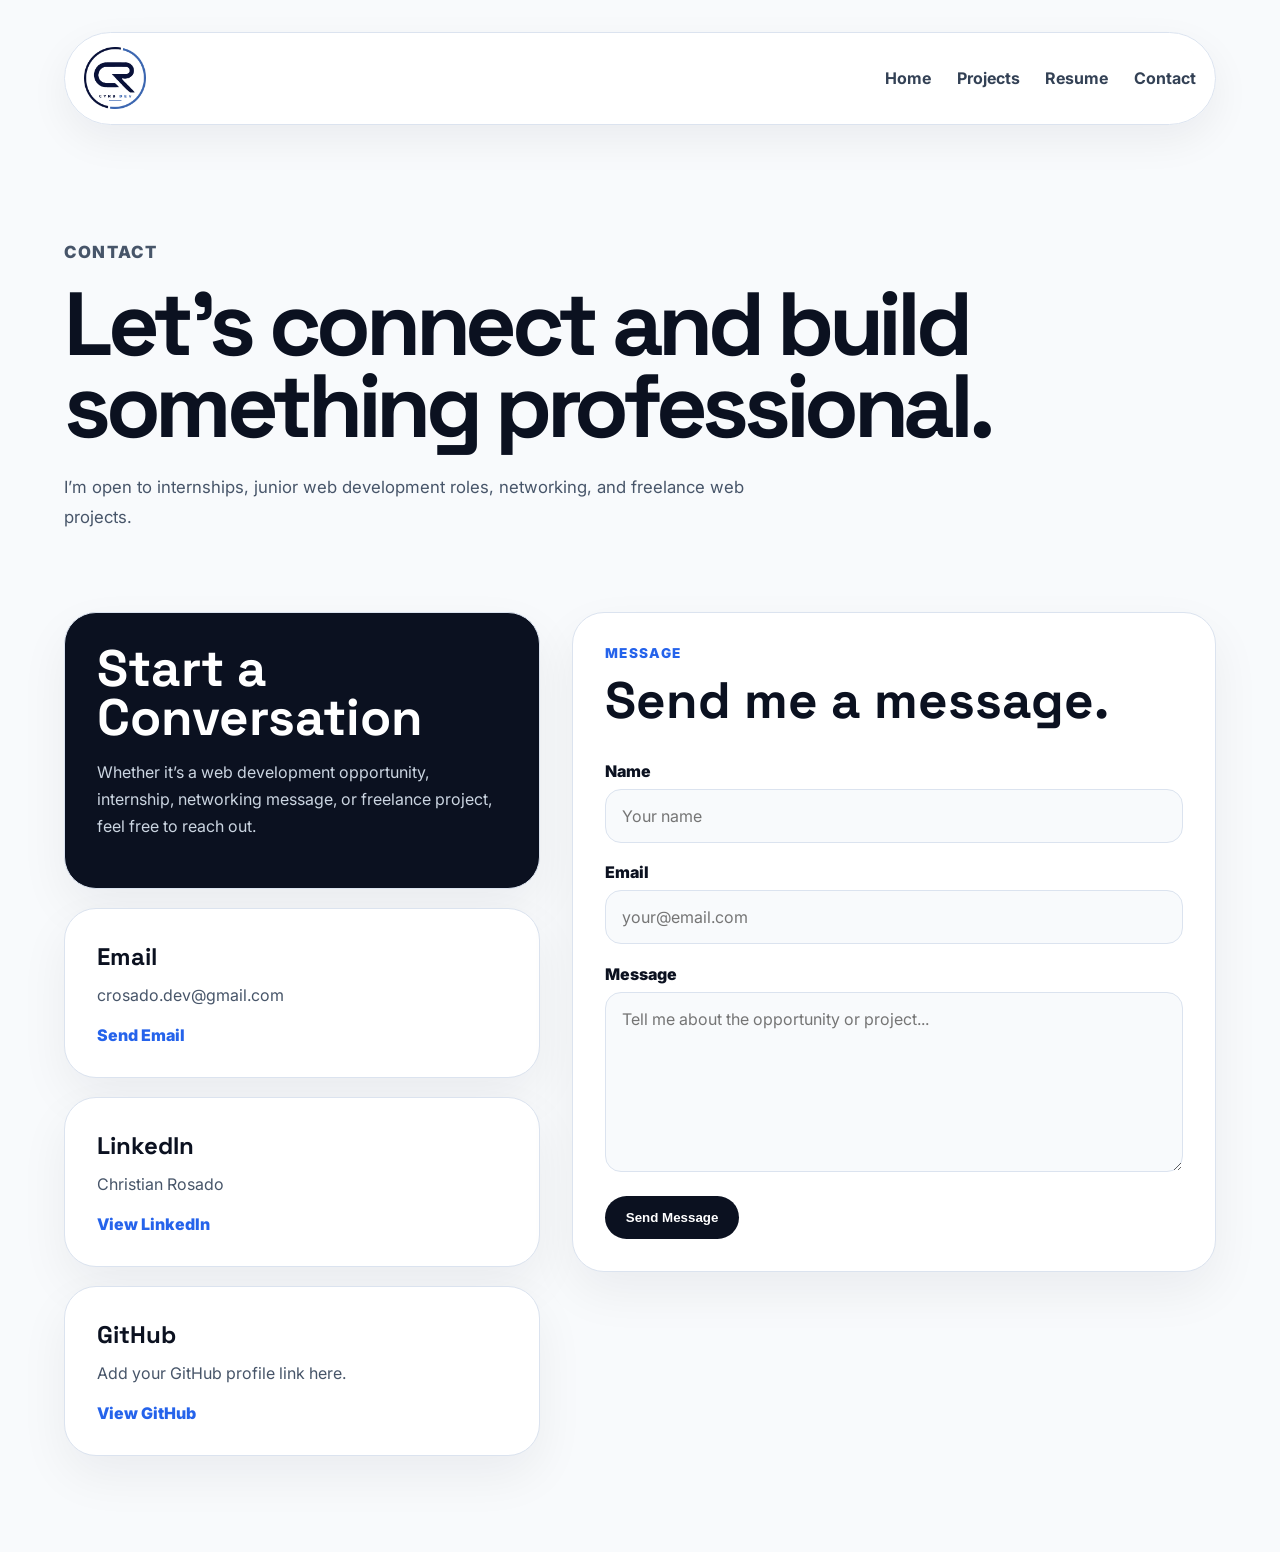
==== contact.html @ ddb16501 "Code Finished_2026" ====
<html lang="en">
    <head>
        <meta charset="UTF-8">
        <meta name="viewport" content="width=device-width, initial-scale=1.0">
        <title>Christian Rosado | Portfolio</title>
        <link rel="stylesheet" href="style.css">
    <!--FONTS LINKS / Space Grotesk-->
        <link rel="preconnect" href="https://fonts.googleapis.com">
        <link rel="preconnect" href="https://fonts.gstatic.com" crossorigin>
        <link href="https://fonts.googleapis.com/css2?family=Space+Grotesk:wght@300..700&display=swap" rel="stylesheet">
    <!--FONTS LINKS / Inter-->
        <link rel="preconnect" href="https://fonts.googleapis.com">
        <link rel="preconnect" href="https://fonts.gstatic.com" crossorigin>
        <link href="https://fonts.googleapis.com/css2?family=Inter:ital,opsz,wght@0,14..32,100..900;1,14..32,100..900&family=Space+Grotesk:wght@300..700&display=swap" rel="stylesheet">
    </head>
    <body>
        <header class="siteHeader">
            <a href="index.html" class="logo">
                <img src="img/White_Version_CR.webp" alt="Christian Rosado Logo">
            </a>
    
            <nav>
                <ul>
                    <li><a href="index.html">Home</a></li>
                    <li><a href="projects.html">Projects</a></li>
                    <li><a href="resume.html">Resume</a></li>
                    <li><a href="contact.html">Contact</a></li>
                </ul>
            </nav>
        </header>
    
        <main>
            <section class="pageHero">
                <p class="eyebrow">Contact</p>
        
                <h1>Let’s connect and build something professional.</h1>
        
                <p>
                    I’m open to internships, junior web development roles, networking,
                    and freelance web projects.
                </p>
            </section>
        
            <section class="contactLayout">
                <div class="contactInfo">
                    <div class="contactCard darkContactCard">
                        <h2>Start a Conversation</h2>
                        <p>
                            Whether it’s a web development opportunity, internship,
                            networking message, or freelance project, feel free to reach out.
                        </p>
                    </div>
        
                    <div class="contactCard">
                        <h3>Email</h3>
                        <p>crosado.dev@gmail.com</p>
                        <a href="mailto:crosado.dev@gmail.com">Send Email</a>
                    </div>
        
                    <div class="contactCard">
                        <h3>LinkedIn</h3>
                        <p>Christian Rosado</p>
                        <a href="https://www.linkedin.com/in/christian-rosado-dev" target="_blank">View LinkedIn</a>
                    </div>
        
                    <div class="contactCard">
                        <h3>GitHub</h3>
                        <p>Add your GitHub profile link here.</p>
                        <a href="#" target="_blank">View GitHub</a>
                    </div>
                </div>
        
                <form 
                class="contactForm"
                action="https://api.web3forms.com/submit"
                method="POST"
            >
            
                <!-- WEB3FORMS KEY -->
                <input 
                    type="hidden" 
                    name="access_key" 
                    value="22d9ca87-d30a-48a5-979c-f3b29da17ead"
                >
            
                <p class="eyebrow">Message</p>
                <h2>Send me a message.</h2>
            
                <label for="name">Name</label>
                <input 
                    type="text" 
                    id="name" 
                    name="name" 
                    placeholder="Your name"
                    required
                >
            
                <label for="email">Email</label>
                <input 
                    type="email" 
                    id="email" 
                    name="email" 
                    placeholder="your@email.com"
                    required
                >
            
                <label for="message">Message</label>
                <textarea 
                    id="message" 
                    name="message" 
                    placeholder="Tell me about the opportunity or project..."
                    required
                ></textarea>
            
                <button type="submit" class="btn primaryBtn">
                    Send Message
                </button>
            
            </form>
            </section>
        </main>
    </body>
</html>
---- style.css ----
/* ================================
   01. RESET & BASE
================================ */

*,
*::before,
*::after {
    margin: 0;
    padding: 0;
    box-sizing: border-box;
}

:root {
    --bg: #f8fafc;
    --dark: #0b1120;
    --text: #0b1120;
    --muted: #475569;
    --soft-muted: #64748b;
    --border: #dbe3ef;
    --line: #e2e8f0;
    --blue: #2563eb;
    --blue-soft: #93c5fd;
    --white: #ffffff;
    --card-shadow: 0 20px 50px rgba(15, 23, 42, 0.06);
    --hover-shadow: 0 25px 70px rgba(15, 23, 42, 0.13);
    --radius-lg: 2rem;
    --radius-md: 1.5rem;
    --radius-sm: 1rem;
    --transition: 0.25s ease;
}

html {
    scroll-behavior: smooth;
}

body {
    font-family: 'Inter', sans-serif;
    background: var(--bg);
    color: var(--text);
}

h1,
h2,
h3 {
    font-family: 'Space Grotesk', sans-serif;
}

a {
    text-decoration: none;
}

img {
    max-width: 100%;
    display: block;
}

/* ================================
   02. HEADER / NAV
================================ */

.siteHeader {
    width: min(1180px, 90%);
    margin: 2rem auto;
    padding: 0.9rem 1.2rem;
    background: rgba(255, 255, 255, 0.88);
    border: 1px solid var(--border);
    border-radius: 999px;
    display: flex;
    align-items: center;
    justify-content: space-between;
    box-shadow: 0 15px 40px rgba(15, 23, 42, 0.06);
    position: sticky;
    top: 1rem;
    z-index: 10;
    backdrop-filter: blur(16px);
    transition: box-shadow var(--transition), transform var(--transition), background var(--transition);
}

.siteHeader.scrolled {
    background: rgba(255, 255, 255, 0.96);
    box-shadow: 0 20px 55px rgba(15, 23, 42, 0.12);
}

.logo img {
    width: 62px;
    transition: transform var(--transition);
}

.logo:hover img {
    transform: rotate(-4deg) scale(1.04);
}

nav ul {
    display: flex;
    list-style: none;
    gap: 1.6rem;
}

nav a {
    color: #334155;
    font-weight: 700;
    position: relative;
    transition: color var(--transition);
}

nav a::after {
    content: "";
    width: 0;
    height: 2px;
    background: var(--blue);
    position: absolute;
    left: 0;
    bottom: -6px;
    border-radius: 999px;
    transition: width var(--transition);
}

nav a:hover {
    color: var(--blue);
}

nav a:hover::after {
    width: 100%;
}

/* ================================
   03. BUTTONS
================================ */

.btn {
    display: inline-block;
    padding: 0.9rem 1.3rem;
    border-radius: 999px;
    font-weight: 850;
    transition:
        transform var(--transition),
        background var(--transition),
        color var(--transition),
        border-color var(--transition),
        box-shadow var(--transition);
}

.btn:hover {
    transform: translateY(-3px);
}

.primaryBtn {
    background: var(--dark);
    color: var(--white);
}

.primaryBtn:hover {
    box-shadow: 0 15px 35px rgba(11, 17, 32, 0.22);
}

.secondaryBtn {
    background: var(--white);
    color: var(--dark);
    border: 1px solid var(--border);
}

.secondaryBtn:hover {
    border-color: var(--blue);
    color: var(--blue);
}

/* ================================
   04. HERO
================================ */

.hero {
    width: min(1180px, 90%);
    margin: 0 auto;
    padding: 5rem 0 4rem;
}

.eyebrow {
    text-transform: uppercase;
    letter-spacing: 0.1em;
    color: var(--blue);
    font-size: 0.85rem;
    font-weight: 850;
    margin-bottom: 1rem;
}

.hero h1 {
    font-size: clamp(3.8rem, 8vw, 7.8rem);
    line-height: 0.92;
    letter-spacing: -0.06em;
    max-width: 1100px;
}

.heroBottom {
    margin-top: 2rem;
    display: flex;
    justify-content: space-between;
    gap: 3rem;
    align-items: flex-end;
}

.heroBottom p {
    max-width: 620px;
    color: var(--muted);
    line-height: 1.8;
    font-size: 1.05rem;
}

.heroButtons {
    display: flex;
    gap: 1rem;
    flex-wrap: wrap;
    padding-top: 1rem;
}

/* ================================
   05. FEATURED PROJECT
================================ */

.projectShowcase {
    width: min(1180px, 90%);
    margin: 3rem auto;
    background: var(--dark);
    color: var(--white);
    border-radius: var(--radius-lg);
    padding: 3rem;
    display: grid;
    grid-template-columns: 0.8fr 1.2fr;
    gap: 3rem;
    align-items: center;
    overflow: hidden;
    position: relative;
}

.projectShowcase::before {
    content: "";
    width: 280px;
    height: 280px;
    background: rgba(37, 99, 235, 0.2);
    border-radius: 50%;
    filter: blur(70px);
    position: absolute;
    right: -80px;
    top: -80px;
}

.projectShowcase .eyebrow {
    color: var(--blue-soft);
}

.projectInfo {
    position: relative;
    z-index: 2;
}

.projectInfo h2 {
    font-size: clamp(3rem, 6vw, 6rem);
    line-height: 0.9;
    margin-bottom: 1.3rem;
}

.projectInfo p {
    color: #cbd5e1;
    line-height: 1.8;
    max-width: 520px;
}

.tags {
    display: flex;
    flex-wrap: wrap;
    gap: 0.7rem;
    margin-top: 1.5rem;
}

.tags span {
    background: rgba(255, 255, 255, 0.1);
    color: var(--white);
    border: 1px solid rgba(255, 255, 255, 0.16);
    padding: 0.65rem 0.9rem;
    border-radius: 999px;
    font-weight: 750;
    font-size: 0.85rem;
    transition: background var(--transition), transform var(--transition);
}

.tags span:hover {
    background: rgba(255, 255, 255, 0.16);
    transform: translateY(-2px);
}

.projectVisual {
    min-height: 430px;
    display: flex;
    align-items: center;
    justify-content: center;
    position: relative;
    z-index: 2;
}

.browserMockup {
    width: 100%;
    max-width: 650px;
    background: var(--white);
    border-radius: 1.4rem;
    overflow: hidden;
    transform: rotate(-2deg);
    box-shadow: 0 35px 90px rgba(0, 0, 0, 0.35);
    transition: transform 0.35s ease, box-shadow 0.35s ease;
}

.browserMockup:hover {
    transform: rotate(0deg) translateY(-8px);
    box-shadow: 0 45px 110px rgba(0, 0, 0, 0.45);
}

.mockupTop {
    height: 42px;
    background: #e5e7eb;
    display: flex;
    align-items: center;
    gap: 0.5rem;
    padding: 0 1rem;
}

.mockupTop span {
    width: 11px;
    height: 11px;
    background: #94a3b8;
    border-radius: 50%;
}

.mockupScreen {
    height: 360px;
    background: linear-gradient(135deg, #111827, #f59e0b);
    overflow: hidden;
}

.mockupScreen img {
    width: 100%;
    height: 100%;
    object-fit: cover;
    transition: transform 0.45s ease;
}

.browserMockup:hover .mockupScreen img {
    transform: scale(1.04);
}

/* ================================
   06. SHARED SECTIONS
================================ */

.workSection,
.experienceSection,
.skillsSection,
.contactCTA {
    width: min(1180px, 90%);
    margin: 6rem auto;
}

.sectionHeader {
    max-width: 760px;
    margin-bottom: 2rem;
}

.sectionHeader h2,
.experienceSection h2,
.contactCTA h2 {
    font-size: clamp(2.5rem, 5vw, 5rem);
    line-height: 0.95;
    letter-spacing: -0.04em;
}

/* ================================
   07. WORK GRID
================================ */

.workGrid {
    display: grid;
    grid-template-columns: repeat(3, 1fr);
    gap: 1.4rem;
}

.workCard {
    background: var(--white);
    border: 1px solid var(--border);
    border-radius: var(--radius-md);
    padding: 1.2rem;
    transition:
        transform var(--transition),
        border-color var(--transition),
        box-shadow var(--transition);
    box-shadow: 0 15px 40px rgba(15, 23, 42, 0.05);
}

.workCard:hover {
    transform: translateY(-9px);
    border-color: rgba(37, 99, 235, 0.35);
    box-shadow: var(--hover-shadow);
}

.workPreview {
    height: 220px;
    border-radius: 1.1rem;
    margin-bottom: 1.2rem;
    overflow: hidden;
    background: #e5e7eb;
    transition: transform var(--transition), filter var(--transition);
}

.workPreview img {
    width: 100%;
    height: 100%;
    object-fit: cover;
    display: block;
}

.workCard:hover .workPreview {
    transform: scale(0.98);
    filter: saturate(1.12);
}


.workCard h3 {
    font-size: 1.5rem;
    margin-bottom: 0.5rem;
}

.workCard p {
    color: var(--muted);
    line-height: 1.65;
    margin-bottom: 1rem;
}

.workCard span {
    color: var(--blue);
    font-size: 0.85rem;
    font-weight: 850;
}

/* ================================
   08. EXPERIENCE
================================ */

.experienceSection {
    display: grid;
    grid-template-columns: 1fr 1fr;
    gap: 3rem;
    align-items: start;
}

.experienceList {
    background: var(--white);
    border: 1px solid var(--border);
    border-radius: var(--radius-md);
    padding: 1.5rem;
    box-shadow: var(--card-shadow);
}

.experienceItem {
    padding: 1.2rem 0;
    border-bottom: 1px solid var(--line);
    transition: padding-left var(--transition), border-color var(--transition);
}

.experienceItem:hover {
    padding-left: 0.7rem;
    border-color: rgba(37, 99, 235, 0.35);
}

.experienceItem:last-child {
    border-bottom: none;
}

.experienceItem strong {
    font-size: 1.1rem;
}

.experienceItem p {
    color: var(--soft-muted);
    margin-top: 0.3rem;
}

/* ================================
   09. SKILLS
================================ */

.skillsTrack {
    display: flex;
    flex-wrap: wrap;
    gap: 1rem;
}

.skillsTrack span {
    background: var(--dark);
    color: var(--white);
    padding: 1rem 1.3rem;
    border-radius: 999px;
    font-weight: 850;
    transition: transform var(--transition), background var(--transition);
}

.skillsTrack span:hover {
    transform: translateY(-4px);
    background: var(--blue);
}

/* ================================
   10. CONTACT CTA
================================ */

.contactCTA {
    background: var(--dark);
    color: var(--white);
    border-radius: var(--radius-lg);
    padding: 4rem;
    text-align: center;
    position: relative;
    overflow: hidden;
}

.contactCTA::before {
    content: "";
    width: 320px;
    height: 320px;
    background: rgba(37, 99, 235, 0.2);
    border-radius: 50%;
    filter: blur(80px);
    position: absolute;
    left: -120px;
    bottom: -140px;
}

.contactCTA h2,
.contactCTA p,
.contactCTA a {
    position: relative;
    z-index: 2;
}

.contactCTA p {
    color: #cbd5e1;
    line-height: 1.8;
    max-width: 650px;
    margin: 1rem auto 2rem;
}

/* ================================
   11. PROJECTS PAGE
================================ */

.pageHero {
    width: min(1180px, 90%);
    margin: 0 auto;
    padding: 5rem 0 3rem;
}

.pageHero h1 {
    font-size: clamp(3.5rem, 7vw, 7rem);
    line-height: 0.92;
    letter-spacing: -0.06em;
    max-width: 1050px;
    margin-bottom: 1.5rem;
}

.pageHero p {
    color: var(--muted);
    line-height: 1.8;
    max-width: 700px;
    font-size: 1.05rem;
}

.projectsPageGrid {
    width: min(1180px, 90%);
    margin: 2rem auto 6rem;
    display: grid;
    gap: 2rem;
}

.projectDetailCard {
    background: var(--white);
    border: 1px solid var(--border);
    border-radius: var(--radius-lg);
    padding: 1.5rem;
    display: grid;
    grid-template-columns: 1fr 1fr;
    gap: 2rem;
    align-items: center;
    box-shadow: var(--card-shadow);
    transition: transform var(--transition), box-shadow var(--transition), border-color var(--transition);
}

.projectDetailCard:hover {
    transform: translateY(-7px);
    box-shadow: var(--hover-shadow);
    border-color: rgba(37, 99, 235, 0.35);
}

.projectDetailCard img {
    width: 100%;
    height: 340px;
    object-fit: cover;
    border-radius: 1.4rem;
}

.projectDetailCard h2 {
    font-size: clamp(2rem, 4vw, 4rem);
    line-height: 0.95;
    margin-bottom: 1rem;
}

.projectDetailCard p {
    color: var(--muted);
    line-height: 1.8;
    margin-bottom: 1rem;
}

.projectDetailCard span {
    color: var(--blue);
    font-weight: 850;
}

/* ================================
   12. RESUME PAGE
================================ */

.resumeLayout {
    width: min(1180px, 90%);
    margin: 2rem auto 6rem;
    display: grid;
    grid-template-columns: 1.4fr 0.8fr;
    gap: 2rem;
    align-items: start;
}

.resumeMain {
    display: grid;
    gap: 2rem;
}

.resumeBlock,
.resumeSideCard {
    background: var(--white);
    border: 1px solid var(--border);
    border-radius: var(--radius-lg);
    padding: 2rem;
    box-shadow: var(--card-shadow);
}

.resumeBlock h2 {
    font-size: clamp(2rem, 4vw, 3.5rem);
    line-height: 0.95;
    margin-bottom: 1.5rem;
}

.resumeItem {
    padding: 1.4rem 0;
    border-bottom: 1px solid var(--line);
}

.resumeItem:last-child {
    border-bottom: none;
    padding-bottom: 0;
}

.resumeItem h3 {
    font-size: 1.35rem;
    margin-bottom: 0.35rem;
}

.resumeItem span {
    display: block;
    color: var(--blue);
    font-weight: 850;
    margin-bottom: 0.7rem;
}

.resumeItem p {
    color: var(--muted);
    line-height: 1.75;
}

.resumeSidebar {
    display: grid;
    gap: 1.5rem;
    position: sticky;
    top: 7rem;
}

.resumeSideCard h3 {
    font-size: 1.5rem;
    margin-bottom: 1rem;
}

.resumeSideCard ul {
    list-style: none;
    display: grid;
    gap: 0.8rem;
}

.resumeSideCard li {
    color: var(--muted);
    font-weight: 700;
    padding-bottom: 0.8rem;
    border-bottom: 1px solid var(--line);
}

.darkCard {
    background: var(--dark);
    color: var(--white);
}

.darkCard p {
    color: #cbd5e1;
    line-height: 1.7;
    margin-bottom: 1.5rem;
}

.darkCard .primaryBtn {
    background: var(--white);
    color: var(--dark);
}

/* ================================
   13. CONTACT PAGE
================================ */

.contactLayout {
    width: min(1180px, 90%);
    margin: 2rem auto 6rem;
    display: grid;
    grid-template-columns: 0.85fr 1.15fr;
    gap: 2rem;
    align-items: start;
}

.contactInfo {
    display: grid;
    gap: 1.2rem;
}

.contactCard,
.contactForm {
    background: var(--white);
    border: 1px solid var(--border);
    border-radius: var(--radius-lg);
    padding: 2rem;
    box-shadow: var(--card-shadow);
}

.darkContactCard {
    background: var(--dark);
    color: var(--white);
}

.contactCard h2,
.contactForm h2 {
    font-size: clamp(2rem, 4vw, 3.5rem);
    line-height: 0.95;
    margin-bottom: 1rem;
}

.contactCard h3 {
    font-size: 1.5rem;
    margin-bottom: 0.6rem;
}

.contactCard p {
    color: var(--muted);
    line-height: 1.7;
    margin-bottom: 1rem;
}

.darkContactCard p {
    color: #cbd5e1;
}

.contactCard a {
    color: var(--blue);
    font-weight: 850;
}

.contactForm {
    display: grid;
}

.contactForm label {
    font-weight: 850;
    color: var(--dark);
    margin: 1.2rem 0 0.5rem;
}

.contactForm input,
.contactForm textarea {
    width: 100%;
    border: 1px solid var(--border);
    border-radius: var(--radius-sm);
    padding: 1rem;
    font-family: inherit;
    font-size: 1rem;
    color: var(--dark);
    background: var(--bg);
    transition: border-color var(--transition), background var(--transition), box-shadow var(--transition);
}

.contactForm input:focus,
.contactForm textarea:focus {
    outline: none;
    border-color: var(--blue);
    background: var(--white);
    box-shadow: 0 0 0 4px rgba(37, 99, 235, 0.1);
}

.contactForm textarea {
    min-height: 180px;
    resize: vertical;
}

.contactForm button {
    border: none;
    cursor: pointer;
    margin-top: 1.5rem;
    width: fit-content;
}

/* ================================
   14. SCROLL REVEAL INTERACTION
================================ */

.reveal {
    opacity: 0;
    transform: translateY(35px);
    transition: opacity 0.75s ease, transform 0.75s ease;
}

.reveal.show {
    opacity: 1;
    transform: translateY(0);
}

/* ================================
   15. RESPONSIVE
================================ */

@media (max-width: 900px) {
    .siteHeader {
        border-radius: 1.5rem;
        flex-direction: column;
        gap: 1rem;
    }

    nav ul {
        flex-wrap: wrap;
        justify-content: center;
    }

    .hero {
        padding-top: 3rem;
    }

    .heroBottom,
    .projectShowcase,
    .experienceSection {
        grid-template-columns: 1fr;
        flex-direction: column;
        align-items: flex-start;
    }

    .workGrid,
    .resumeLayout,
    .contactLayout {
        grid-template-columns: 1fr;
    }

    .resumeSidebar {
        position: static;
    }

    .projectDetailCard {
        grid-template-columns: 1fr;
    }

    .projectDetailCard img {
        height: 240px;
    }

    .projectShowcase,
    .contactCTA {
        padding: 2rem;
    }

    .mockupScreen {
        height: 260px;
    }
}

@media (max-width: 600px) {
    .hero h1 {
        font-size: clamp(3rem, 15vw, 4.5rem);
    }

    .heroBottom p {
        font-size: 1rem;
    }

    .siteHeader {
        width: min(1180px, 94%);
    }
}
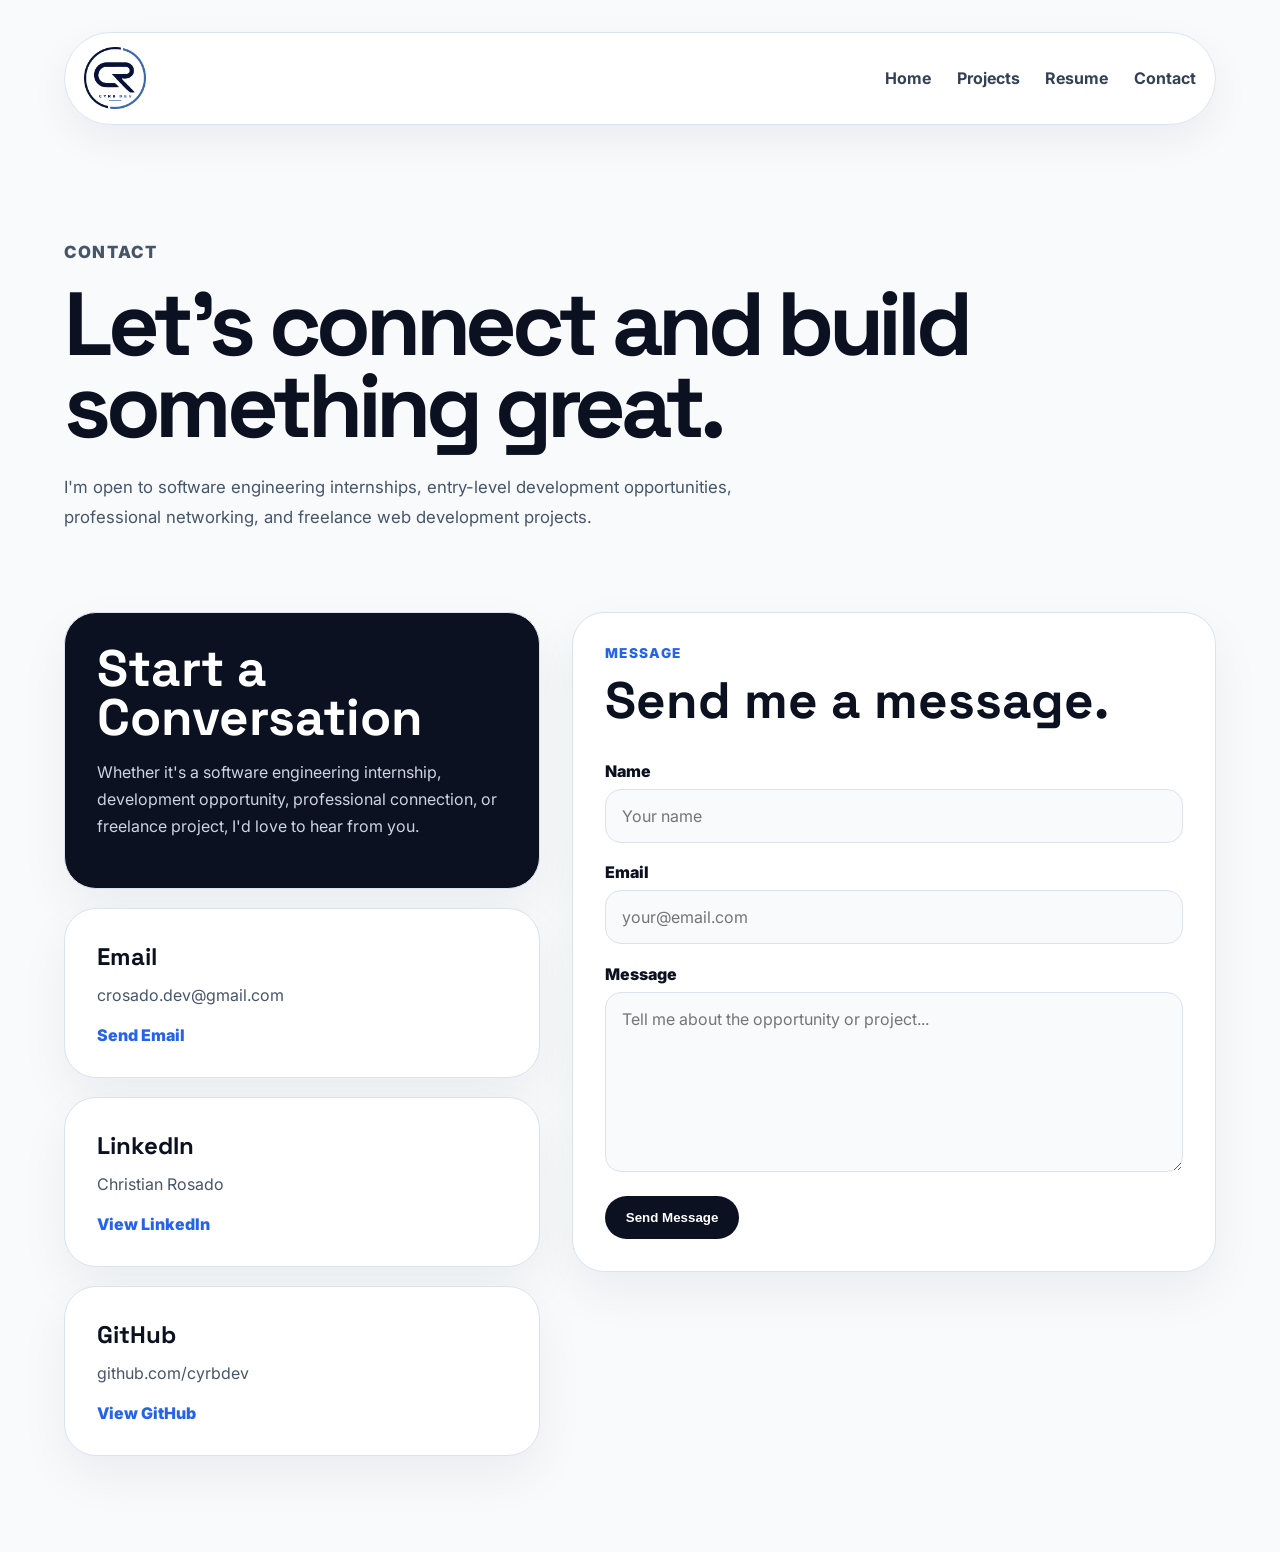
==== commit b500583e: "I update information abour my self and new experience." ====
--- a/contact.html
+++ b/contact.html
@@ -33,11 +33,12 @@
             <section class="pageHero">
                 <p class="eyebrow">Contact</p>
         
-                <h1>Let’s connect and build something professional.</h1>
+                <h1>Let's connect and build something great.</h1>
         
                 <p>
-                    I’m open to internships, junior web development roles, networking,
-                    and freelance web projects.
+                    I'm open to software engineering internships, entry-level
+                    development opportunities, professional networking,
+                    and freelance web development projects.
                 </p>
             </section>
         
@@ -46,8 +47,9 @@
                     <div class="contactCard darkContactCard">
                         <h2>Start a Conversation</h2>
                         <p>
-                            Whether it’s a web development opportunity, internship,
-                            networking message, or freelance project, feel free to reach out.
+                            Whether it's a software engineering internship,
+                            development opportunity, professional connection,
+                            or freelance project, I'd love to hear from you.
                         </p>
                     </div>
         
@@ -65,8 +67,8 @@
         
                     <div class="contactCard">
                         <h3>GitHub</h3>
-                        <p>Add your GitHub profile link here.</p>
-                        <a href="#" target="_blank">View GitHub</a>
+                        <p>github.com/cyrbdev</p>
+                        <a href="https://github.com/cyrbdev" target="_blank">View GitHub</a>
                     </div>
                 </div>
         
